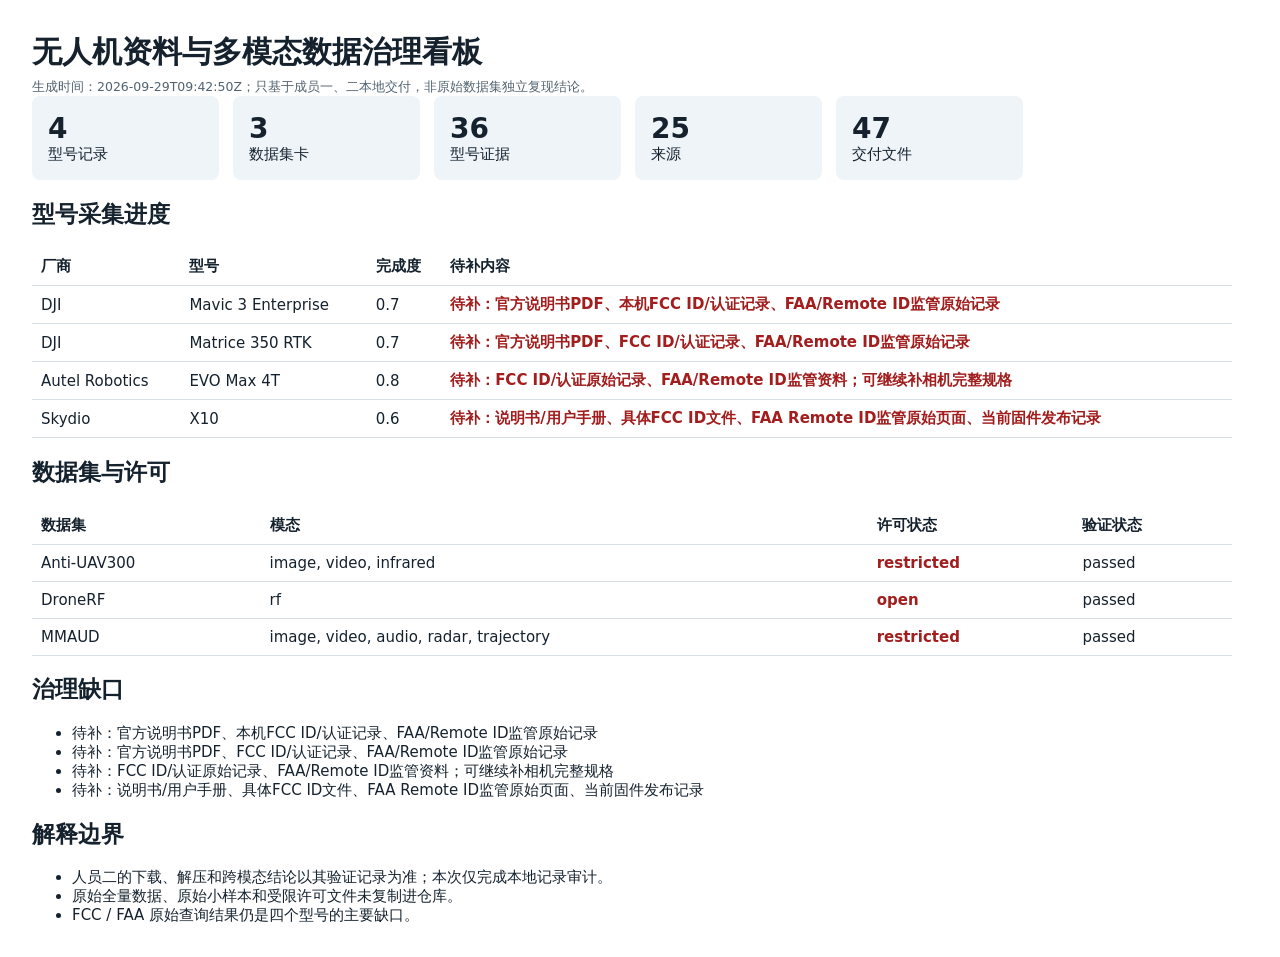
==== data/reports/governance_dashboard.html @ 4cda6052 "feat: add governed collection and validation pipelines" ====
<!doctype html><html lang='zh-CN'><meta charset='utf-8'><title>无人机数据治理看板</title><style>body{font:15px system-ui;margin:32px;max-width:1200px;color:#15222e}h1{margin-bottom:4px}.cards{display:flex;gap:14px;flex-wrap:wrap}.card{background:#eef4f8;border-radius:8px;padding:16px;min-width:155px}.n{font-size:28px;font-weight:700}table{border-collapse:collapse;width:100%;margin:14px 0}th,td{padding:9px;border-bottom:1px solid #d7e0e7;text-align:left}.risk{color:#a21d1d;font-weight:700}small{color:#52636f}</style><h1>无人机资料与多模态数据治理看板</h1><small>生成时间：2026-09-29T09:42:50Z；只基于成员一、二本地交付，非原始数据集独立复现结论。</small><div class='cards'><div class='card'><div class='n'>4</div>型号记录</div><div class='card'><div class='n'>3</div>数据集卡</div><div class='card'><div class='n'>36</div>型号证据</div><div class='card'><div class='n'>25</div>来源</div><div class='card'><div class='n'>47</div>交付文件</div></div><h2>型号采集进度</h2><table><tr><th>厂商</th><th>型号</th><th>完成度</th><th>待补内容</th></tr><tr><td>DJI</td><td>Mavic 3 Enterprise</td><td>0.7</td><td class='risk'>待补：官方说明书PDF、本机FCC ID/认证记录、FAA/Remote ID监管原始记录</td></tr><tr><td>DJI</td><td>Matrice 350 RTK</td><td>0.7</td><td class='risk'>待补：官方说明书PDF、FCC ID/认证记录、FAA/Remote ID监管原始记录</td></tr><tr><td>Autel Robotics</td><td>EVO Max 4T</td><td>0.8</td><td class='risk'>待补：FCC ID/认证原始记录、FAA/Remote ID监管资料；可继续补相机完整规格</td></tr><tr><td>Skydio</td><td>X10</td><td>0.6</td><td class='risk'>待补：说明书/用户手册、具体FCC ID文件、FAA Remote ID监管原始页面、当前固件发布记录</td></tr></table><h2>数据集与许可</h2><table><tr><th>数据集</th><th>模态</th><th>许可状态</th><th>验证状态</th></tr><tr><td>Anti-UAV300</td><td>image, video, infrared</td><td class='risk'>restricted</td><td>passed</td></tr><tr><td>DroneRF</td><td>rf</td><td class='risk'>open</td><td>passed</td></tr><tr><td>MMAUD</td><td>image, video, audio, radar, trajectory</td><td class='risk'>restricted</td><td>passed</td></tr></table><h2>治理缺口</h2><ul><li>待补：官方说明书PDF、本机FCC ID/认证记录、FAA/Remote ID监管原始记录</li><li>待补：官方说明书PDF、FCC ID/认证记录、FAA/Remote ID监管原始记录</li><li>待补：FCC ID/认证原始记录、FAA/Remote ID监管资料；可继续补相机完整规格</li><li>待补：说明书/用户手册、具体FCC ID文件、FAA Remote ID监管原始页面、当前固件发布记录</li></ul><h2>解释边界</h2><ul><li>人员二的下载、解压和跨模态结论以其验证记录为准；本次仅完成本地记录审计。</li><li>原始全量数据、原始小样本和受限许可文件未复制进仓库。</li><li>FCC / FAA 原始查询结果仍是四个型号的主要缺口。</li></ul></html>
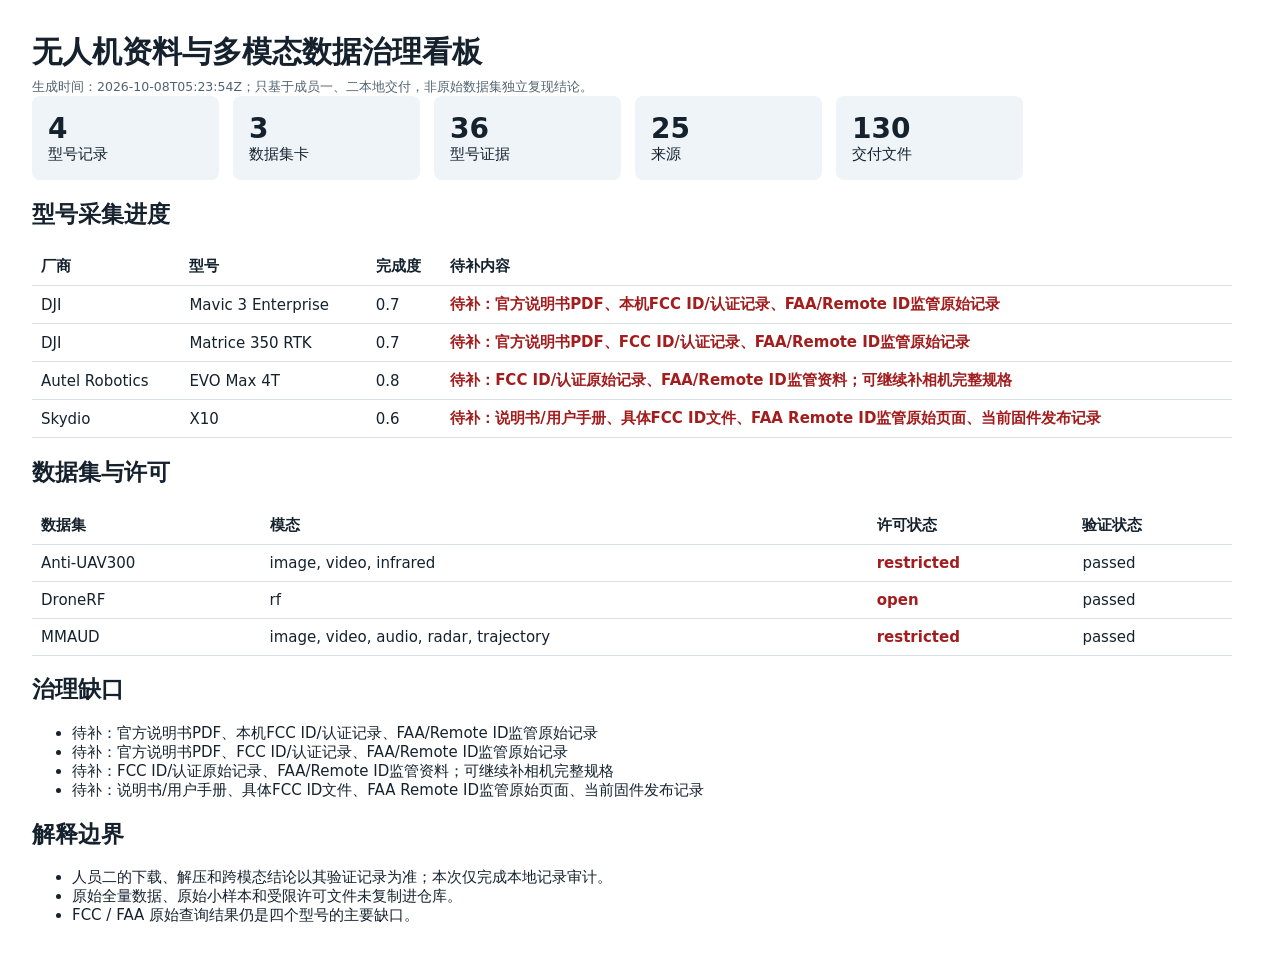
==== commit 4c0e2b90: "docs: add project and member reports" ====
--- a/data/reports/governance_dashboard.html
+++ b/data/reports/governance_dashboard.html
@@ -1 +1 @@
-<!doctype html><html lang='zh-CN'><meta charset='utf-8'><title>无人机数据治理看板</title><style>body{font:15px system-ui;margin:32px;max-width:1200px;color:#15222e}h1{margin-bottom:4px}.cards{display:flex;gap:14px;flex-wrap:wrap}.card{background:#eef4f8;border-radius:8px;padding:16px;min-width:155px}.n{font-size:28px;font-weight:700}table{border-collapse:collapse;width:100%;margin:14px 0}th,td{padding:9px;border-bottom:1px solid #d7e0e7;text-align:left}.risk{color:#a21d1d;font-weight:700}small{color:#52636f}</style><h1>无人机资料与多模态数据治理看板</h1><small>生成时间：2026-09-29T09:42:50Z；只基于成员一、二本地交付，非原始数据集独立复现结论。</small><div class='cards'><div class='card'><div class='n'>4</div>型号记录</div><div class='card'><div class='n'>3</div>数据集卡</div><div class='card'><div class='n'>36</div>型号证据</div><div class='card'><div class='n'>25</div>来源</div><div class='card'><div class='n'>47</div>交付文件</div></div><h2>型号采集进度</h2><table><tr><th>厂商</th><th>型号</th><th>完成度</th><th>待补内容</th></tr><tr><td>DJI</td><td>Mavic 3 Enterprise</td><td>0.7</td><td class='risk'>待补：官方说明书PDF、本机FCC ID/认证记录、FAA/Remote ID监管原始记录</td></tr><tr><td>DJI</td><td>Matrice 350 RTK</td><td>0.7</td><td class='risk'>待补：官方说明书PDF、FCC ID/认证记录、FAA/Remote ID监管原始记录</td></tr><tr><td>Autel Robotics</td><td>EVO Max 4T</td><td>0.8</td><td class='risk'>待补：FCC ID/认证原始记录、FAA/Remote ID监管资料；可继续补相机完整规格</td></tr><tr><td>Skydio</td><td>X10</td><td>0.6</td><td class='risk'>待补：说明书/用户手册、具体FCC ID文件、FAA Remote ID监管原始页面、当前固件发布记录</td></tr></table><h2>数据集与许可</h2><table><tr><th>数据集</th><th>模态</th><th>许可状态</th><th>验证状态</th></tr><tr><td>Anti-UAV300</td><td>image, video, infrared</td><td class='risk'>restricted</td><td>passed</td></tr><tr><td>DroneRF</td><td>rf</td><td class='risk'>open</td><td>passed</td></tr><tr><td>MMAUD</td><td>image, video, audio, radar, trajectory</td><td class='risk'>restricted</td><td>passed</td></tr></table><h2>治理缺口</h2><ul><li>待补：官方说明书PDF、本机FCC ID/认证记录、FAA/Remote ID监管原始记录</li><li>待补：官方说明书PDF、FCC ID/认证记录、FAA/Remote ID监管原始记录</li><li>待补：FCC ID/认证原始记录、FAA/Remote ID监管资料；可继续补相机完整规格</li><li>待补：说明书/用户手册、具体FCC ID文件、FAA Remote ID监管原始页面、当前固件发布记录</li></ul><h2>解释边界</h2><ul><li>人员二的下载、解压和跨模态结论以其验证记录为准；本次仅完成本地记录审计。</li><li>原始全量数据、原始小样本和受限许可文件未复制进仓库。</li><li>FCC / FAA 原始查询结果仍是四个型号的主要缺口。</li></ul></html>+<!doctype html><html lang='zh-CN'><meta charset='utf-8'><title>无人机数据治理看板</title><style>body{font:15px system-ui;margin:32px;max-width:1200px;color:#15222e}h1{margin-bottom:4px}.cards{display:flex;gap:14px;flex-wrap:wrap}.card{background:#eef4f8;border-radius:8px;padding:16px;min-width:155px}.n{font-size:28px;font-weight:700}table{border-collapse:collapse;width:100%;margin:14px 0}th,td{padding:9px;border-bottom:1px solid #d7e0e7;text-align:left}.risk{color:#a21d1d;font-weight:700}small{color:#52636f}</style><h1>无人机资料与多模态数据治理看板</h1><small>生成时间：2026-10-08T05:23:54Z；只基于成员一、二本地交付，非原始数据集独立复现结论。</small><div class='cards'><div class='card'><div class='n'>4</div>型号记录</div><div class='card'><div class='n'>3</div>数据集卡</div><div class='card'><div class='n'>36</div>型号证据</div><div class='card'><div class='n'>25</div>来源</div><div class='card'><div class='n'>130</div>交付文件</div></div><h2>型号采集进度</h2><table><tr><th>厂商</th><th>型号</th><th>完成度</th><th>待补内容</th></tr><tr><td>DJI</td><td>Mavic 3 Enterprise</td><td>0.7</td><td class='risk'>待补：官方说明书PDF、本机FCC ID/认证记录、FAA/Remote ID监管原始记录</td></tr><tr><td>DJI</td><td>Matrice 350 RTK</td><td>0.7</td><td class='risk'>待补：官方说明书PDF、FCC ID/认证记录、FAA/Remote ID监管原始记录</td></tr><tr><td>Autel Robotics</td><td>EVO Max 4T</td><td>0.8</td><td class='risk'>待补：FCC ID/认证原始记录、FAA/Remote ID监管资料；可继续补相机完整规格</td></tr><tr><td>Skydio</td><td>X10</td><td>0.6</td><td class='risk'>待补：说明书/用户手册、具体FCC ID文件、FAA Remote ID监管原始页面、当前固件发布记录</td></tr></table><h2>数据集与许可</h2><table><tr><th>数据集</th><th>模态</th><th>许可状态</th><th>验证状态</th></tr><tr><td>Anti-UAV300</td><td>image, video, infrared</td><td class='risk'>restricted</td><td>passed</td></tr><tr><td>DroneRF</td><td>rf</td><td class='risk'>open</td><td>passed</td></tr><tr><td>MMAUD</td><td>image, video, audio, radar, trajectory</td><td class='risk'>restricted</td><td>passed</td></tr></table><h2>治理缺口</h2><ul><li>待补：官方说明书PDF、本机FCC ID/认证记录、FAA/Remote ID监管原始记录</li><li>待补：官方说明书PDF、FCC ID/认证记录、FAA/Remote ID监管原始记录</li><li>待补：FCC ID/认证原始记录、FAA/Remote ID监管资料；可继续补相机完整规格</li><li>待补：说明书/用户手册、具体FCC ID文件、FAA Remote ID监管原始页面、当前固件发布记录</li></ul><h2>解释边界</h2><ul><li>人员二的下载、解压和跨模态结论以其验证记录为准；本次仅完成本地记录审计。</li><li>原始全量数据、原始小样本和受限许可文件未复制进仓库。</li><li>FCC / FAA 原始查询结果仍是四个型号的主要缺口。</li></ul></html>
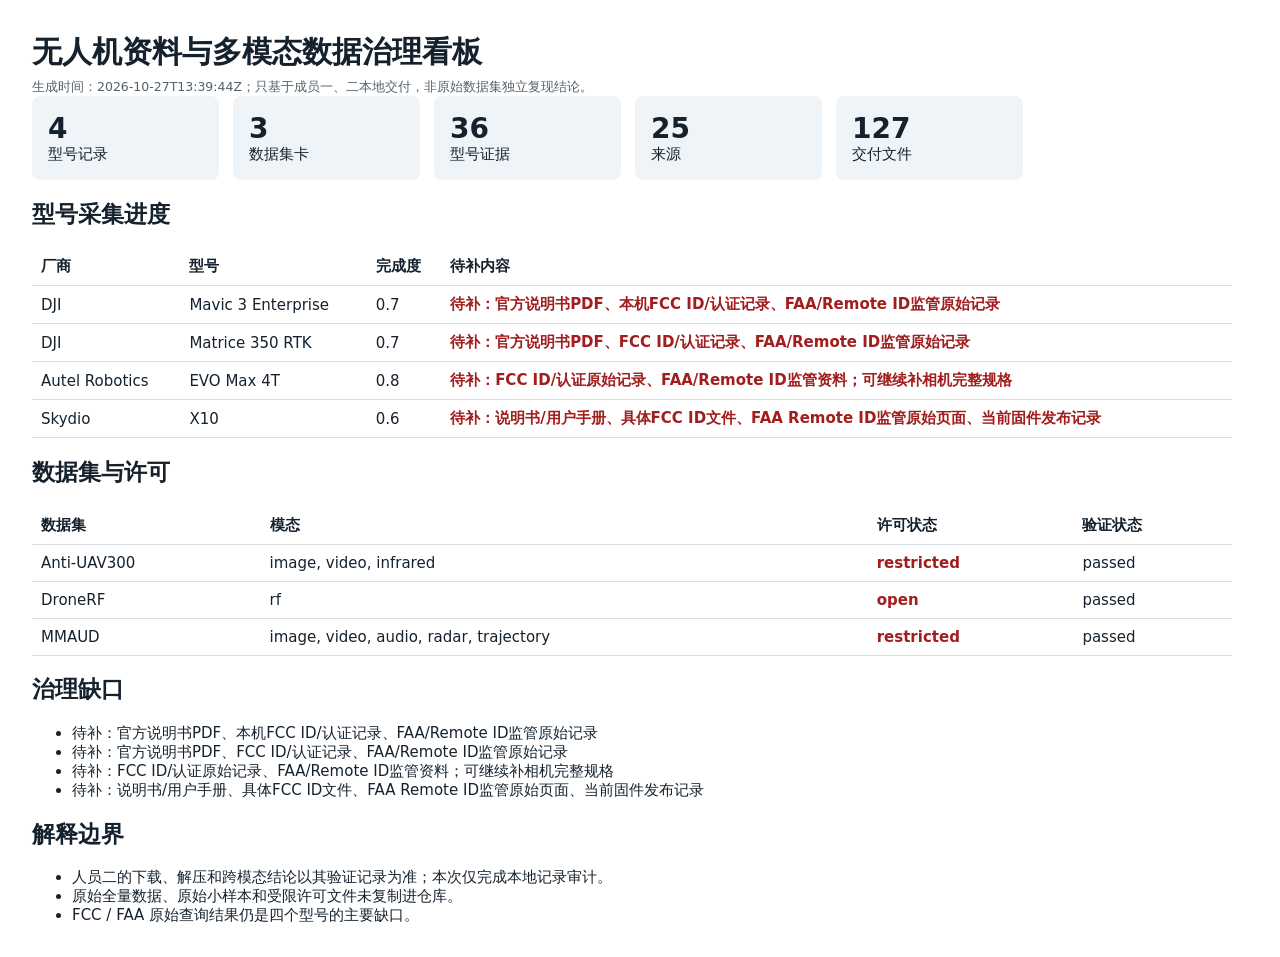
==== commit a6b9ff56: "feat: add local LanceDB metadata ingestion and CRUD manager" ====
--- a/data/reports/governance_dashboard.html
+++ b/data/reports/governance_dashboard.html
@@ -1 +1 @@
-<!doctype html><html lang='zh-CN'><meta charset='utf-8'><title>无人机数据治理看板</title><style>body{font:15px system-ui;margin:32px;max-width:1200px;color:#15222e}h1{margin-bottom:4px}.cards{display:flex;gap:14px;flex-wrap:wrap}.card{background:#eef4f8;border-radius:8px;padding:16px;min-width:155px}.n{font-size:28px;font-weight:700}table{border-collapse:collapse;width:100%;margin:14px 0}th,td{padding:9px;border-bottom:1px solid #d7e0e7;text-align:left}.risk{color:#a21d1d;font-weight:700}small{color:#52636f}</style><h1>无人机资料与多模态数据治理看板</h1><small>生成时间：2026-10-08T05:23:54Z；只基于成员一、二本地交付，非原始数据集独立复现结论。</small><div class='cards'><div class='card'><div class='n'>4</div>型号记录</div><div class='card'><div class='n'>3</div>数据集卡</div><div class='card'><div class='n'>36</div>型号证据</div><div class='card'><div class='n'>25</div>来源</div><div class='card'><div class='n'>130</div>交付文件</div></div><h2>型号采集进度</h2><table><tr><th>厂商</th><th>型号</th><th>完成度</th><th>待补内容</th></tr><tr><td>DJI</td><td>Mavic 3 Enterprise</td><td>0.7</td><td class='risk'>待补：官方说明书PDF、本机FCC ID/认证记录、FAA/Remote ID监管原始记录</td></tr><tr><td>DJI</td><td>Matrice 350 RTK</td><td>0.7</td><td class='risk'>待补：官方说明书PDF、FCC ID/认证记录、FAA/Remote ID监管原始记录</td></tr><tr><td>Autel Robotics</td><td>EVO Max 4T</td><td>0.8</td><td class='risk'>待补：FCC ID/认证原始记录、FAA/Remote ID监管资料；可继续补相机完整规格</td></tr><tr><td>Skydio</td><td>X10</td><td>0.6</td><td class='risk'>待补：说明书/用户手册、具体FCC ID文件、FAA Remote ID监管原始页面、当前固件发布记录</td></tr></table><h2>数据集与许可</h2><table><tr><th>数据集</th><th>模态</th><th>许可状态</th><th>验证状态</th></tr><tr><td>Anti-UAV300</td><td>image, video, infrared</td><td class='risk'>restricted</td><td>passed</td></tr><tr><td>DroneRF</td><td>rf</td><td class='risk'>open</td><td>passed</td></tr><tr><td>MMAUD</td><td>image, video, audio, radar, trajectory</td><td class='risk'>restricted</td><td>passed</td></tr></table><h2>治理缺口</h2><ul><li>待补：官方说明书PDF、本机FCC ID/认证记录、FAA/Remote ID监管原始记录</li><li>待补：官方说明书PDF、FCC ID/认证记录、FAA/Remote ID监管原始记录</li><li>待补：FCC ID/认证原始记录、FAA/Remote ID监管资料；可继续补相机完整规格</li><li>待补：说明书/用户手册、具体FCC ID文件、FAA Remote ID监管原始页面、当前固件发布记录</li></ul><h2>解释边界</h2><ul><li>人员二的下载、解压和跨模态结论以其验证记录为准；本次仅完成本地记录审计。</li><li>原始全量数据、原始小样本和受限许可文件未复制进仓库。</li><li>FCC / FAA 原始查询结果仍是四个型号的主要缺口。</li></ul></html>+<!doctype html><html lang='zh-CN'><meta charset='utf-8'><title>无人机数据治理看板</title><style>body{font:15px system-ui;margin:32px;max-width:1200px;color:#15222e}h1{margin-bottom:4px}.cards{display:flex;gap:14px;flex-wrap:wrap}.card{background:#eef4f8;border-radius:8px;padding:16px;min-width:155px}.n{font-size:28px;font-weight:700}table{border-collapse:collapse;width:100%;margin:14px 0}th,td{padding:9px;border-bottom:1px solid #d7e0e7;text-align:left}.risk{color:#a21d1d;font-weight:700}small{color:#52636f}</style><h1>无人机资料与多模态数据治理看板</h1><small>生成时间：2026-10-27T13:39:44Z；只基于成员一、二本地交付，非原始数据集独立复现结论。</small><div class='cards'><div class='card'><div class='n'>4</div>型号记录</div><div class='card'><div class='n'>3</div>数据集卡</div><div class='card'><div class='n'>36</div>型号证据</div><div class='card'><div class='n'>25</div>来源</div><div class='card'><div class='n'>127</div>交付文件</div></div><h2>型号采集进度</h2><table><tr><th>厂商</th><th>型号</th><th>完成度</th><th>待补内容</th></tr><tr><td>DJI</td><td>Mavic 3 Enterprise</td><td>0.7</td><td class='risk'>待补：官方说明书PDF、本机FCC ID/认证记录、FAA/Remote ID监管原始记录</td></tr><tr><td>DJI</td><td>Matrice 350 RTK</td><td>0.7</td><td class='risk'>待补：官方说明书PDF、FCC ID/认证记录、FAA/Remote ID监管原始记录</td></tr><tr><td>Autel Robotics</td><td>EVO Max 4T</td><td>0.8</td><td class='risk'>待补：FCC ID/认证原始记录、FAA/Remote ID监管资料；可继续补相机完整规格</td></tr><tr><td>Skydio</td><td>X10</td><td>0.6</td><td class='risk'>待补：说明书/用户手册、具体FCC ID文件、FAA Remote ID监管原始页面、当前固件发布记录</td></tr></table><h2>数据集与许可</h2><table><tr><th>数据集</th><th>模态</th><th>许可状态</th><th>验证状态</th></tr><tr><td>Anti-UAV300</td><td>image, video, infrared</td><td class='risk'>restricted</td><td>passed</td></tr><tr><td>DroneRF</td><td>rf</td><td class='risk'>open</td><td>passed</td></tr><tr><td>MMAUD</td><td>image, video, audio, radar, trajectory</td><td class='risk'>restricted</td><td>passed</td></tr></table><h2>治理缺口</h2><ul><li>待补：官方说明书PDF、本机FCC ID/认证记录、FAA/Remote ID监管原始记录</li><li>待补：官方说明书PDF、FCC ID/认证记录、FAA/Remote ID监管原始记录</li><li>待补：FCC ID/认证原始记录、FAA/Remote ID监管资料；可继续补相机完整规格</li><li>待补：说明书/用户手册、具体FCC ID文件、FAA Remote ID监管原始页面、当前固件发布记录</li></ul><h2>解释边界</h2><ul><li>人员二的下载、解压和跨模态结论以其验证记录为准；本次仅完成本地记录审计。</li><li>原始全量数据、原始小样本和受限许可文件未复制进仓库。</li><li>FCC / FAA 原始查询结果仍是四个型号的主要缺口。</li></ul></html>
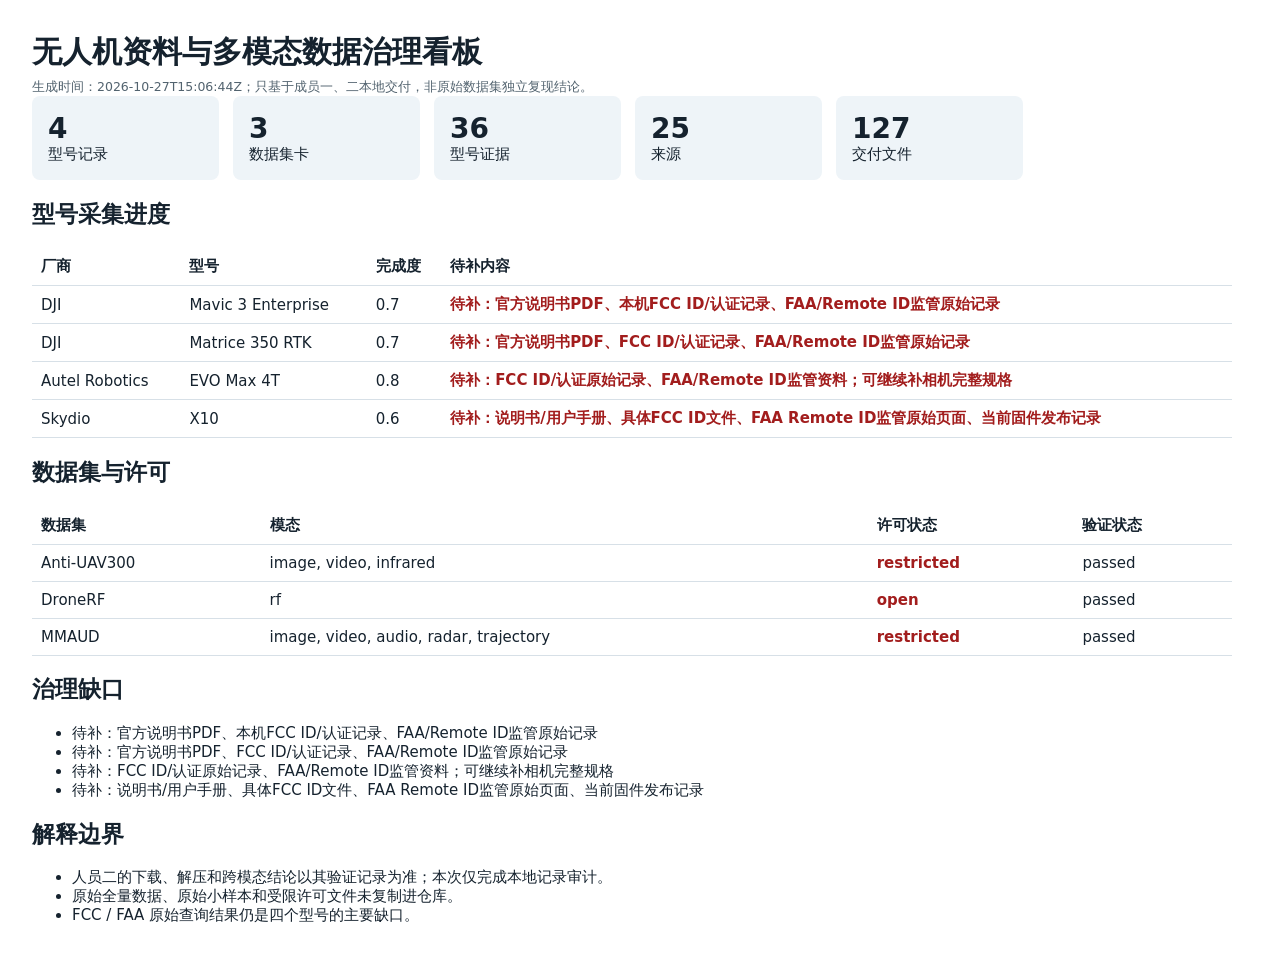
==== commit 4a92a5a7: "feat: add dataset modality reports and retrieval architecture assessment" ====
--- a/data/reports/governance_dashboard.html
+++ b/data/reports/governance_dashboard.html
@@ -1 +1 @@
-<!doctype html><html lang='zh-CN'><meta charset='utf-8'><title>无人机数据治理看板</title><style>body{font:15px system-ui;margin:32px;max-width:1200px;color:#15222e}h1{margin-bottom:4px}.cards{display:flex;gap:14px;flex-wrap:wrap}.card{background:#eef4f8;border-radius:8px;padding:16px;min-width:155px}.n{font-size:28px;font-weight:700}table{border-collapse:collapse;width:100%;margin:14px 0}th,td{padding:9px;border-bottom:1px solid #d7e0e7;text-align:left}.risk{color:#a21d1d;font-weight:700}small{color:#52636f}</style><h1>无人机资料与多模态数据治理看板</h1><small>生成时间：2026-10-27T13:39:44Z；只基于成员一、二本地交付，非原始数据集独立复现结论。</small><div class='cards'><div class='card'><div class='n'>4</div>型号记录</div><div class='card'><div class='n'>3</div>数据集卡</div><div class='card'><div class='n'>36</div>型号证据</div><div class='card'><div class='n'>25</div>来源</div><div class='card'><div class='n'>127</div>交付文件</div></div><h2>型号采集进度</h2><table><tr><th>厂商</th><th>型号</th><th>完成度</th><th>待补内容</th></tr><tr><td>DJI</td><td>Mavic 3 Enterprise</td><td>0.7</td><td class='risk'>待补：官方说明书PDF、本机FCC ID/认证记录、FAA/Remote ID监管原始记录</td></tr><tr><td>DJI</td><td>Matrice 350 RTK</td><td>0.7</td><td class='risk'>待补：官方说明书PDF、FCC ID/认证记录、FAA/Remote ID监管原始记录</td></tr><tr><td>Autel Robotics</td><td>EVO Max 4T</td><td>0.8</td><td class='risk'>待补：FCC ID/认证原始记录、FAA/Remote ID监管资料；可继续补相机完整规格</td></tr><tr><td>Skydio</td><td>X10</td><td>0.6</td><td class='risk'>待补：说明书/用户手册、具体FCC ID文件、FAA Remote ID监管原始页面、当前固件发布记录</td></tr></table><h2>数据集与许可</h2><table><tr><th>数据集</th><th>模态</th><th>许可状态</th><th>验证状态</th></tr><tr><td>Anti-UAV300</td><td>image, video, infrared</td><td class='risk'>restricted</td><td>passed</td></tr><tr><td>DroneRF</td><td>rf</td><td class='risk'>open</td><td>passed</td></tr><tr><td>MMAUD</td><td>image, video, audio, radar, trajectory</td><td class='risk'>restricted</td><td>passed</td></tr></table><h2>治理缺口</h2><ul><li>待补：官方说明书PDF、本机FCC ID/认证记录、FAA/Remote ID监管原始记录</li><li>待补：官方说明书PDF、FCC ID/认证记录、FAA/Remote ID监管原始记录</li><li>待补：FCC ID/认证原始记录、FAA/Remote ID监管资料；可继续补相机完整规格</li><li>待补：说明书/用户手册、具体FCC ID文件、FAA Remote ID监管原始页面、当前固件发布记录</li></ul><h2>解释边界</h2><ul><li>人员二的下载、解压和跨模态结论以其验证记录为准；本次仅完成本地记录审计。</li><li>原始全量数据、原始小样本和受限许可文件未复制进仓库。</li><li>FCC / FAA 原始查询结果仍是四个型号的主要缺口。</li></ul></html>+<!doctype html><html lang='zh-CN'><meta charset='utf-8'><title>无人机数据治理看板</title><style>body{font:15px system-ui;margin:32px;max-width:1200px;color:#15222e}h1{margin-bottom:4px}.cards{display:flex;gap:14px;flex-wrap:wrap}.card{background:#eef4f8;border-radius:8px;padding:16px;min-width:155px}.n{font-size:28px;font-weight:700}table{border-collapse:collapse;width:100%;margin:14px 0}th,td{padding:9px;border-bottom:1px solid #d7e0e7;text-align:left}.risk{color:#a21d1d;font-weight:700}small{color:#52636f}</style><h1>无人机资料与多模态数据治理看板</h1><small>生成时间：2026-10-27T15:06:44Z；只基于成员一、二本地交付，非原始数据集独立复现结论。</small><div class='cards'><div class='card'><div class='n'>4</div>型号记录</div><div class='card'><div class='n'>3</div>数据集卡</div><div class='card'><div class='n'>36</div>型号证据</div><div class='card'><div class='n'>25</div>来源</div><div class='card'><div class='n'>127</div>交付文件</div></div><h2>型号采集进度</h2><table><tr><th>厂商</th><th>型号</th><th>完成度</th><th>待补内容</th></tr><tr><td>DJI</td><td>Mavic 3 Enterprise</td><td>0.7</td><td class='risk'>待补：官方说明书PDF、本机FCC ID/认证记录、FAA/Remote ID监管原始记录</td></tr><tr><td>DJI</td><td>Matrice 350 RTK</td><td>0.7</td><td class='risk'>待补：官方说明书PDF、FCC ID/认证记录、FAA/Remote ID监管原始记录</td></tr><tr><td>Autel Robotics</td><td>EVO Max 4T</td><td>0.8</td><td class='risk'>待补：FCC ID/认证原始记录、FAA/Remote ID监管资料；可继续补相机完整规格</td></tr><tr><td>Skydio</td><td>X10</td><td>0.6</td><td class='risk'>待补：说明书/用户手册、具体FCC ID文件、FAA Remote ID监管原始页面、当前固件发布记录</td></tr></table><h2>数据集与许可</h2><table><tr><th>数据集</th><th>模态</th><th>许可状态</th><th>验证状态</th></tr><tr><td>Anti-UAV300</td><td>image, video, infrared</td><td class='risk'>restricted</td><td>passed</td></tr><tr><td>DroneRF</td><td>rf</td><td class='risk'>open</td><td>passed</td></tr><tr><td>MMAUD</td><td>image, video, audio, radar, trajectory</td><td class='risk'>restricted</td><td>passed</td></tr></table><h2>治理缺口</h2><ul><li>待补：官方说明书PDF、本机FCC ID/认证记录、FAA/Remote ID监管原始记录</li><li>待补：官方说明书PDF、FCC ID/认证记录、FAA/Remote ID监管原始记录</li><li>待补：FCC ID/认证原始记录、FAA/Remote ID监管资料；可继续补相机完整规格</li><li>待补：说明书/用户手册、具体FCC ID文件、FAA Remote ID监管原始页面、当前固件发布记录</li></ul><h2>解释边界</h2><ul><li>人员二的下载、解压和跨模态结论以其验证记录为准；本次仅完成本地记录审计。</li><li>原始全量数据、原始小样本和受限许可文件未复制进仓库。</li><li>FCC / FAA 原始查询结果仍是四个型号的主要缺口。</li></ul></html>
